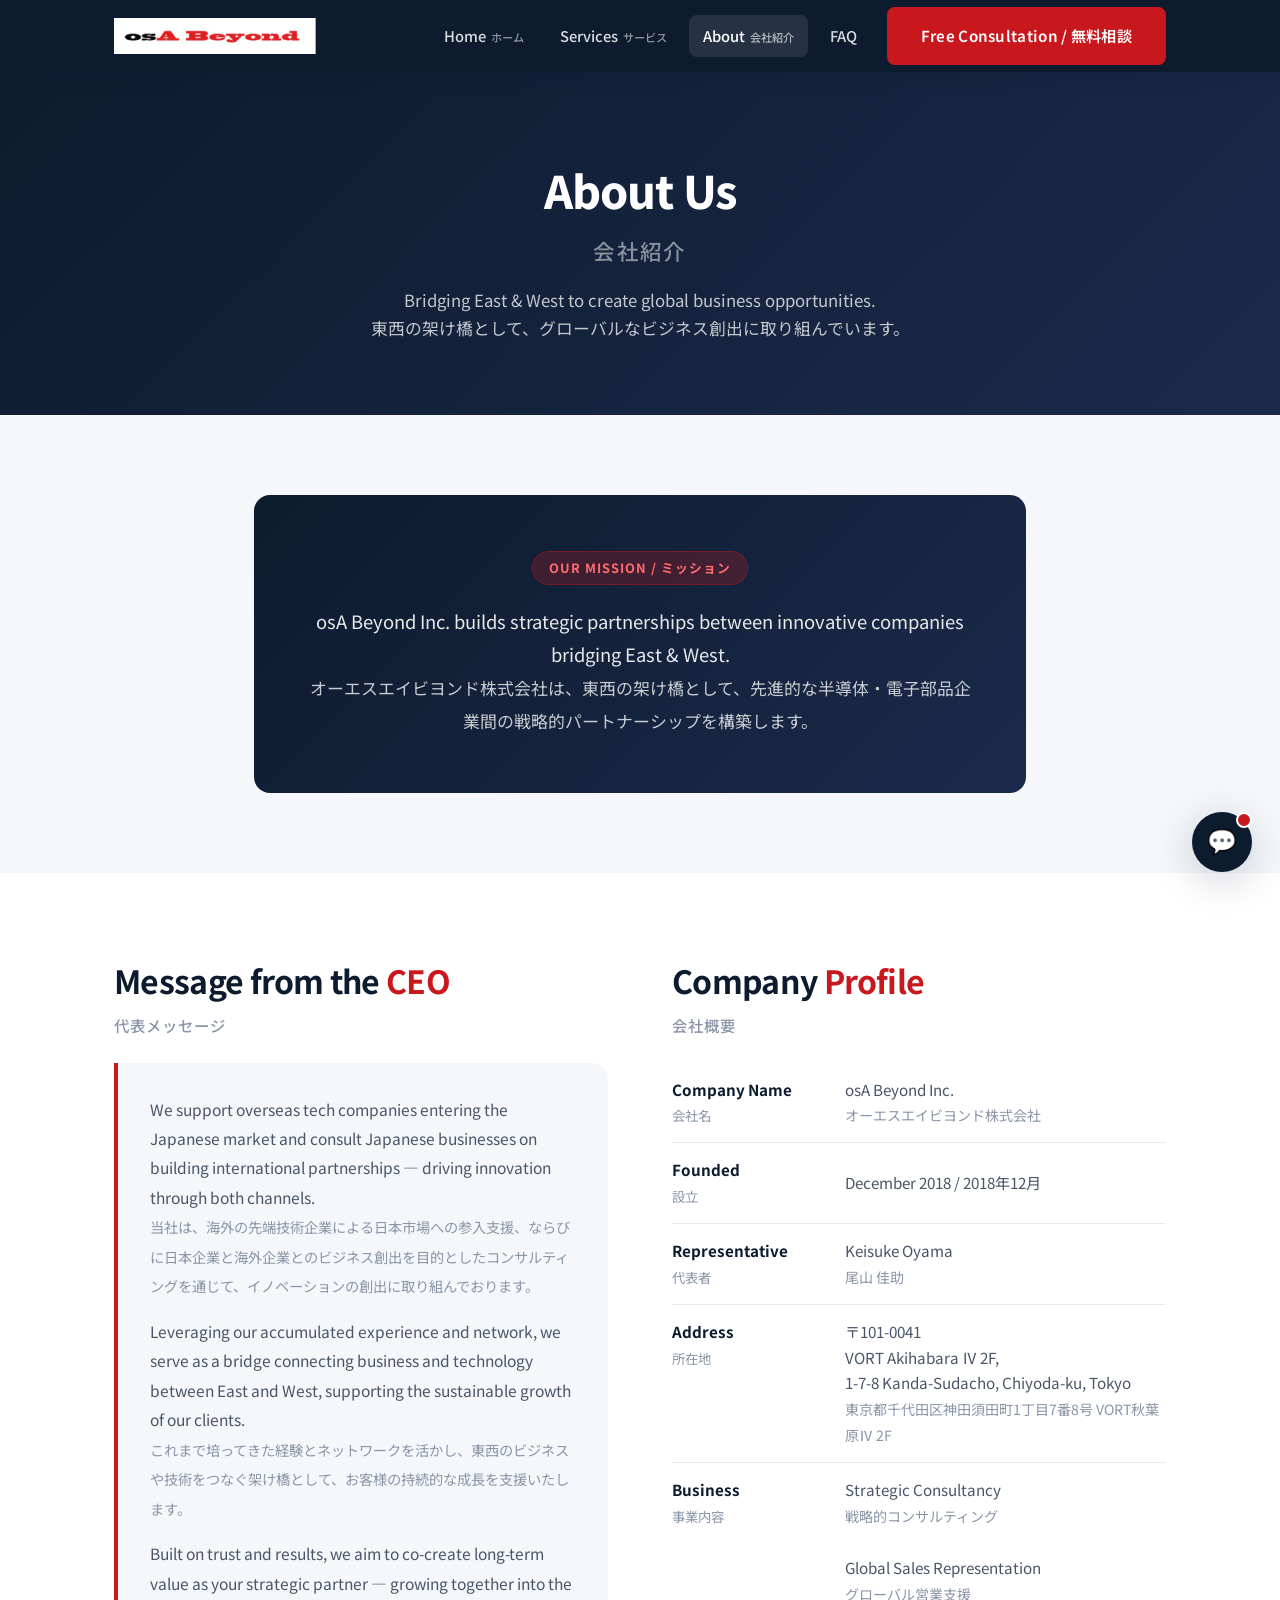
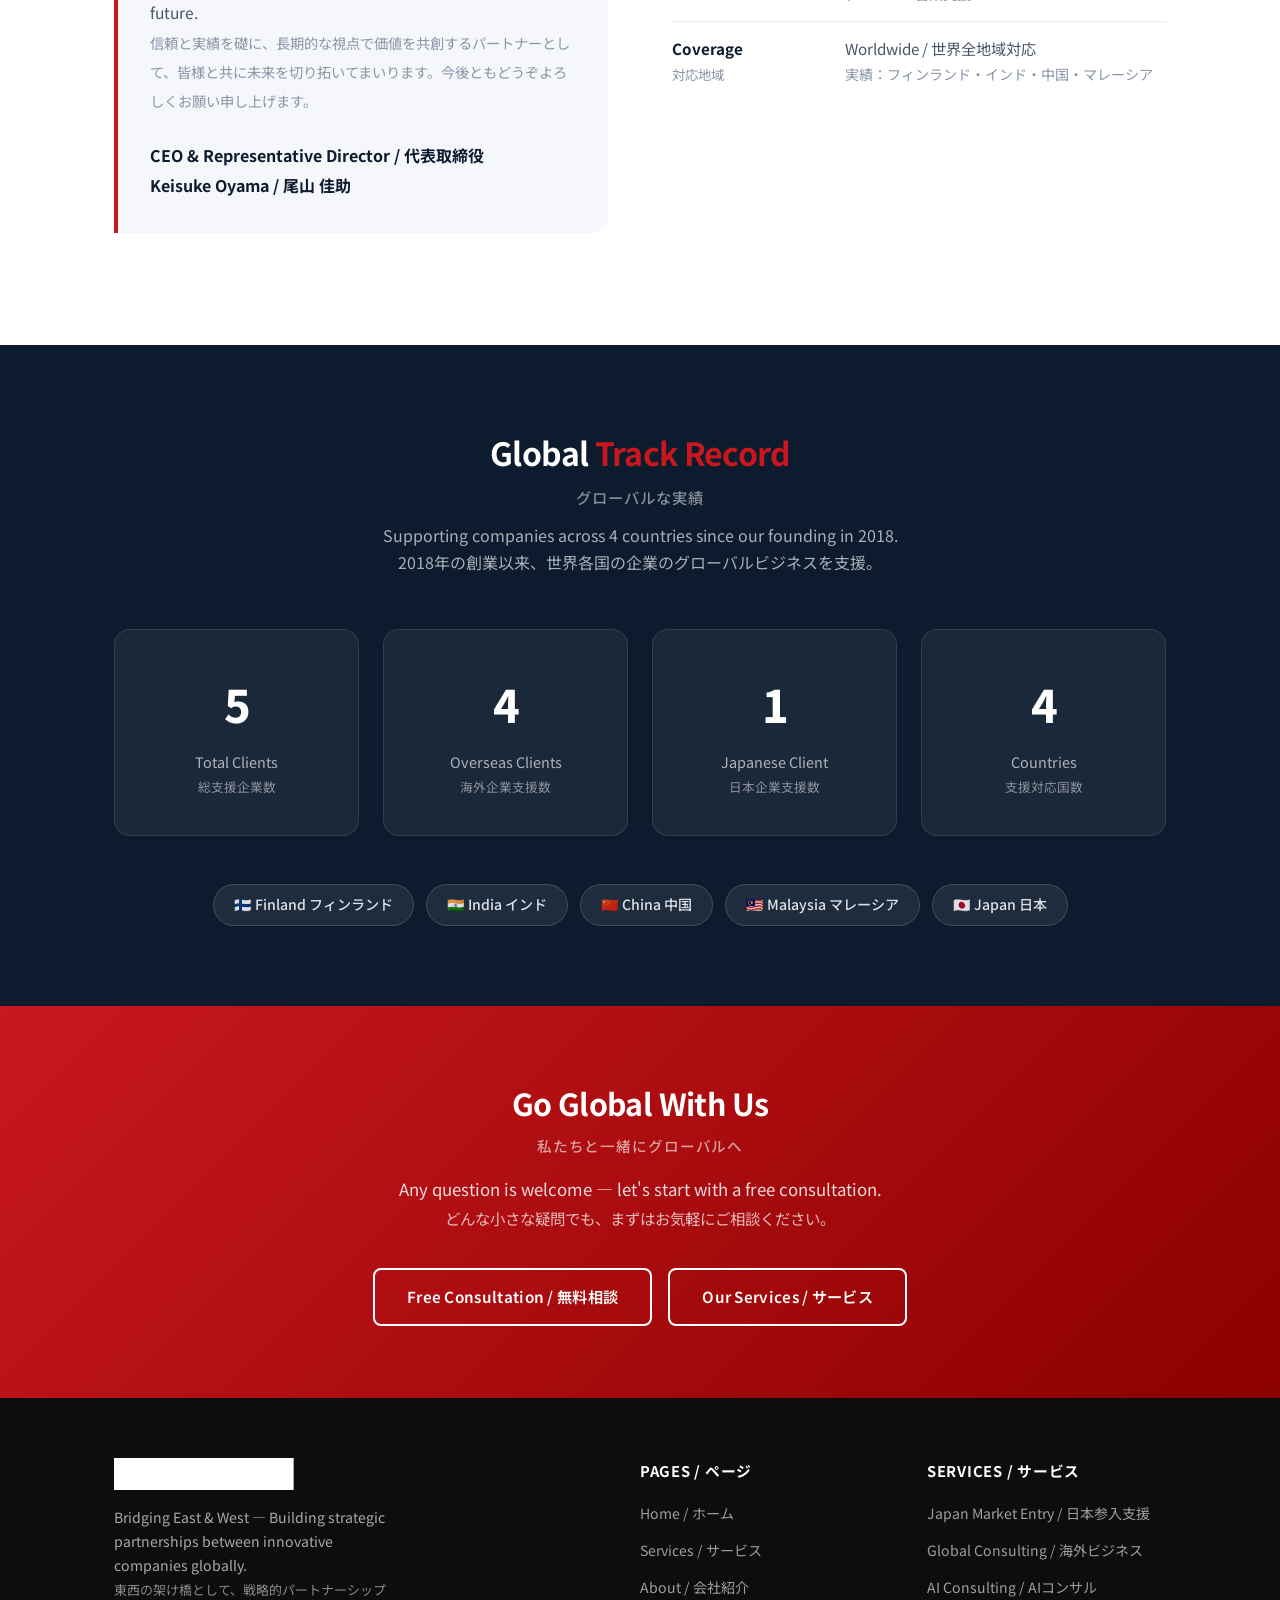
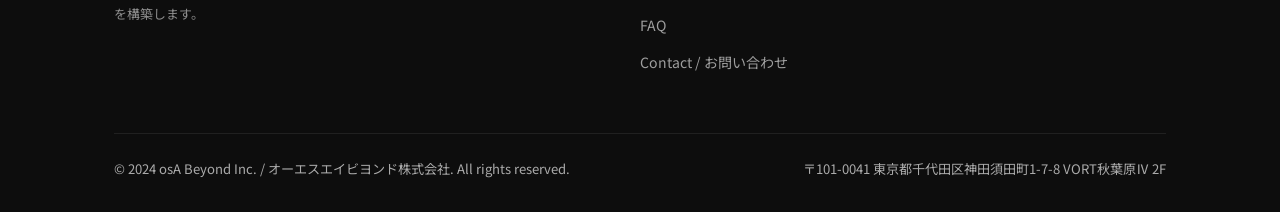
==== about.html @ 10679fb7 "Initial commit: osA Beyond Inc. website" ====
<!DOCTYPE html>
<html lang="ja">
<head>
  <meta charset="UTF-8">
  <meta name="viewport" content="width=device-width, initial-scale=1.0">
  <title>About / 会社紹介 | osA Beyond Inc.</title>
  <meta name="description" content="About osA Beyond Inc. — company profile, mission, and message from the CEO. 会社概要・ミッション・代表メッセージ。">
  <link rel="stylesheet" href="css/style.css">
  <link rel="preconnect" href="https://fonts.googleapis.com">
  <link href="https://fonts.googleapis.com/css2?family=Noto+Sans+JP:wght@400;500;600;700;800&display=swap" rel="stylesheet">
</head>
<body>

  <!-- ヘッダー -->
  <header class="header">
    <div class="container">
      <div class="header-inner">
        <a href="index.html">
          <img src="assets/logo.png" alt="osA Beyond Inc." class="logo">
        </a>
        <nav class="nav">
          <a href="index.html" class="nav-link">Home<span class="nav-ja"> ホーム</span></a>
          <a href="services.html" class="nav-link">Services<span class="nav-ja"> サービス</span></a>
          <a href="about.html" class="nav-link active">About<span class="nav-ja"> 会社紹介</span></a>
          <a href="faq.html" class="nav-link">FAQ</a>
          <a href="contact.html" class="btn btn-primary nav-cta">Free Consultation / 無料相談</a>
        </nav>
        <button class="hamburger" id="hamburger" aria-label="メニュー">
          <span></span><span></span><span></span>
        </button>
      </div>
    </div>
    <nav class="mobile-nav" id="mobileNav">
      <a href="index.html" class="nav-link">Home / ホーム</a>
      <a href="services.html" class="nav-link">Services / サービス</a>
      <a href="about.html" class="nav-link active">About / 会社紹介</a>
      <a href="faq.html" class="nav-link">FAQ</a>
      <a href="contact.html" class="btn btn-primary">Free Consultation / 無料相談</a>
    </nav>
  </header>

  <main class="page-content">

    <!-- ページヒーロー -->
    <section class="page-hero">
      <div class="container">
        <h1>About Us<span class="ja-sub">会社紹介</span></h1>
        <p>Bridging East &amp; West to create global business opportunities.<br>
        東西の架け橋として、グローバルなビジネス創出に取り組んでいます。</p>
      </div>
    </section>

    <!-- ミッション -->
    <section class="section bg-off-white">
      <div class="container" style="max-width:820px;">
        <div class="mission-box">
          <div class="label">Our Mission / ミッション</div>
          <p>
            osA Beyond Inc. builds strategic partnerships between innovative companies bridging East &amp; West.<br>
            <span style="font-size:0.92em;opacity:0.85;">オーエスエイビヨンド株式会社は、東西の架け橋として、先進的な半導体・電子部品企業間の戦略的パートナーシップを構築します。</span>
          </p>
        </div>
      </div>
    </section>

    <!-- 代表メッセージ＆会社概要 -->
    <section class="section">
      <div class="container">
        <div class="about-grid">

          <!-- 代表メッセージ -->
          <div>
            <h2 class="section-title" style="text-align:left; margin-bottom:24px;">
              Message from the <span>CEO</span><span class="ja-sub">代表メッセージ</span>
            </h2>
            <div class="about-message">
              <p>
                We support overseas tech companies entering the Japanese market and consult Japanese businesses on building international partnerships — driving innovation through both channels.<br>
                <span style="font-size:0.92em;color:var(--gray-mid);">当社は、海外の先端技術企業による日本市場への参入支援、ならびに日本企業と海外企業とのビジネス創出を目的としたコンサルティングを通じて、イノベーションの創出に取り組んでおります。</span>
              </p>
              <p>
                Leveraging our accumulated experience and network, we serve as a bridge connecting business and technology between East and West, supporting the sustainable growth of our clients.<br>
                <span style="font-size:0.92em;color:var(--gray-mid);">これまで培ってきた経験とネットワークを活かし、東西のビジネスや技術をつなぐ架け橋として、お客様の持続的な成長を支援いたします。</span>
              </p>
              <p>
                Built on trust and results, we aim to co-create long-term value as your strategic partner — growing together into the future.<br>
                <span style="font-size:0.92em;color:var(--gray-mid);">信頼と実績を礎に、長期的な視点で価値を共創するパートナーとして、皆様と共に未来を切り拓いてまいります。今後ともどうぞよろしくお願い申し上げます。</span>
              </p>
              <p class="ceo-name">
                CEO &amp; Representative Director / 代表取締役<br>
                Keisuke Oyama / 尾山 佳助
              </p>
            </div>
          </div>

          <!-- 会社概要 -->
          <div>
            <h2 class="section-title" style="text-align:left; margin-bottom:24px;">
              Company <span>Profile</span><span class="ja-sub">会社概要</span>
            </h2>
            <table class="company-info-table">
              <tr>
                <th>Company Name<br><span style="font-weight:400;font-size:0.88em;color:var(--gray-mid);">会社名</span></th>
                <td>
                  osA Beyond Inc.<br>
                  <span style="font-size:0.88rem; color:var(--gray-mid);">オーエスエイビヨンド株式会社</span>
                </td>
              </tr>
              <tr>
                <th>Founded<br><span style="font-weight:400;font-size:0.88em;color:var(--gray-mid);">設立</span></th>
                <td>December 2018 / 2018年12月</td>
              </tr>
              <tr>
                <th>Representative<br><span style="font-weight:400;font-size:0.88em;color:var(--gray-mid);">代表者</span></th>
                <td>
                  Keisuke Oyama<br>
                  <span style="font-size:0.88rem; color:var(--gray-mid);">尾山 佳助</span>
                </td>
              </tr>
              <tr>
                <th>Address<br><span style="font-weight:400;font-size:0.88em;color:var(--gray-mid);">所在地</span></th>
                <td>
                  〒101-0041<br>
                  VORT Akihabara Ⅳ 2F,<br>
                  1-7-8 Kanda-Sudacho, Chiyoda-ku, Tokyo<br>
                  <span style="font-size:0.88rem;color:var(--gray-mid);">東京都千代田区神田須田町1丁目7番8号 VORT秋葉原Ⅳ 2F</span>
                </td>
              </tr>
              <tr>
                <th>Business<br><span style="font-weight:400;font-size:0.88em;color:var(--gray-mid);">事業内容</span></th>
                <td>
                  Strategic Consultancy<br>
                  <span style="font-size:0.88rem; color:var(--gray-mid);">戦略的コンサルティング</span><br><br>
                  Global Sales Representation<br>
                  <span style="font-size:0.88rem; color:var(--gray-mid);">グローバル営業支援</span>
                </td>
              </tr>
              <tr>
                <th>Coverage<br><span style="font-weight:400;font-size:0.88em;color:var(--gray-mid);">対応地域</span></th>
                <td>Worldwide / 世界全地域対応<br>
                <span style="font-size:0.88rem;color:var(--gray-mid);">実績：フィンランド・インド・中国・マレーシア</span></td>
              </tr>
            </table>
          </div>

        </div>
      </div>
    </section>

    <!-- 対応実績 -->
    <section class="section bg-navy">
      <div class="container">
        <h2 class="section-title" style="color:#fff;">Global <span>Track Record</span><span class="ja-sub">グローバルな実績</span></h2>
        <p class="section-subtitle" style="color:rgba(255,255,255,0.65);">
          Supporting companies across 4 countries since our founding in 2018.<br>
          2018年の創業以来、世界各国の企業のグローバルビジネスを支援。
        </p>
        <div class="stats-row">
          <div class="stats-card">
            <div class="num">5</div>
            <div class="label">Total Clients<br><span style="font-size:0.88em;opacity:0.75;">総支援企業数</span></div>
          </div>
          <div class="stats-card">
            <div class="num">4</div>
            <div class="label">Overseas Clients<br><span style="font-size:0.88em;opacity:0.75;">海外企業支援数</span></div>
          </div>
          <div class="stats-card">
            <div class="num">1</div>
            <div class="label">Japanese Client<br><span style="font-size:0.88em;opacity:0.75;">日本企業支援数</span></div>
          </div>
          <div class="stats-card">
            <div class="num">4</div>
            <div class="label">Countries<br><span style="font-size:0.88em;opacity:0.75;">支援対応国数</span></div>
          </div>
        </div>
        <div class="countries">
          <span class="country-badge">🇫🇮 Finland フィンランド</span>
          <span class="country-badge">🇮🇳 India インド</span>
          <span class="country-badge">🇨🇳 China 中国</span>
          <span class="country-badge">🇲🇾 Malaysia マレーシア</span>
          <span class="country-badge">🇯🇵 Japan 日本</span>
        </div>
      </div>
    </section>

    <!-- CTAバナー -->
    <section class="cta-banner">
      <div class="container">
        <h2>Go Global With Us<span class="ja-sub">私たちと一緒にグローバルへ</span></h2>
        <p>
          Any question is welcome — let's start with a free consultation.<br>
          <span style="font-size:0.92em;opacity:0.85;">どんな小さな疑問でも、まずはお気軽にご相談ください。</span>
        </p>
        <div class="cta-btns">
          <a href="contact.html" class="btn btn-outline">Free Consultation / 無料相談</a>
          <a href="services.html" class="btn btn-outline">Our Services / サービス</a>
        </div>
      </div>
    </section>

  </main>

  <!-- フッター -->
  <footer class="footer">
    <div class="container">
      <div class="footer-grid">
        <div class="footer-brand">
          <img src="assets/logo.png" alt="osA Beyond Inc." class="logo">
          <p>Bridging East &amp; West — Building strategic partnerships between innovative companies globally.<br>
          <span style="font-size:0.92em;opacity:0.80;">東西の架け橋として、戦略的パートナーシップを構築します。</span></p>
        </div>
        <div class="footer-col">
          <h4>Pages / ページ</h4>
          <ul>
            <li><a href="index.html">Home / ホーム</a></li>
            <li><a href="services.html">Services / サービス</a></li>
            <li><a href="about.html">About / 会社紹介</a></li>
            <li><a href="faq.html">FAQ</a></li>
            <li><a href="contact.html">Contact / お問い合わせ</a></li>
          </ul>
        </div>
        <div class="footer-col">
          <h4>Services / サービス</h4>
          <ul>
            <li><a href="services.html">Japan Market Entry / 日本参入支援</a></li>
            <li><a href="services.html">Global Consulting / 海外ビジネス</a></li>
            <li><a href="services.html">AI Consulting / AIコンサル</a></li>
          </ul>
        </div>
      </div>
      <div class="footer-bottom">
        <span>&copy; 2024 osA Beyond Inc. / オーエスエイビヨンド株式会社. All rights reserved.</span>
        <span>〒101-0041 東京都千代田区神田須田町1-7-8 VORT秋葉原Ⅳ 2F</span>
      </div>
    </div>
  </footer>

  <!-- チャットボット -->
  <div class="chatbot-widget">
    <div class="chatbot-window" id="chatbotWindow">
      <div class="chatbot-header">
        <div class="avatar">o</div>
        <div class="info">
          <strong>osA Beyond AI Assistant</strong>
          <span><span class="online-dot"></span>Online / オンライン</span>
        </div>
        <button class="chatbot-close" id="chatbotClose">✕</button>
      </div>
      <div class="chatbot-messages" id="chatbotMessages">
        <div class="msg bot">
          <div class="msg-avatar">o</div>
          <div class="msg-bubble">
            Hi! Any questions about us? 😊<br>
            <span style="font-size:0.90em;opacity:0.80;">会社やサービスに関するご質問はお気軽にどうぞ！</span>
          </div>
        </div>
      </div>
      <div class="chatbot-input-area">
        <textarea id="chatbotInput" placeholder="Message / メッセージを入力..." rows="1"></textarea>
        <button class="chatbot-send" id="chatbotSend">➤</button>
      </div>
    </div>
    <button class="chatbot-btn" id="chatbotBtn" aria-label="チャットを開く">
      💬
      <span class="chatbot-badge"></span>
    </button>
  </div>

  <script src="js/main.js"></script>
  <script src="js/chatbot.js"></script>
</body>
</html>
---- css/style.css ----
/* ========================================
   osA Beyond Inc. - 共通スタイル
   カラーパレット：紺・黒・白 + 赤アクセント
======================================== */

/* CSS変数定義 */
:root {
  --navy:       #1B2A4A;
  --navy-dark:  #0D1B2E;
  --navy-light: #243558;
  --red:        #C8181E;
  --red-dark:   #A01015;
  --white:      #FFFFFF;
  --off-white:  #F5F7FA;
  --gray-light: #E8ECF2;
  --gray-mid:   #8A95A8;
  --gray-dark:  #4A5568;
  --black:      #0D0D0D;
  --font-main:  'Noto Sans JP', 'Segoe UI', sans-serif;
  --font-en:    'Segoe UI', 'Helvetica Neue', sans-serif;
  --shadow-sm:  0 2px 8px rgba(13,27,46,0.10);
  --shadow-md:  0 4px 20px rgba(13,27,46,0.15);
  --shadow-lg:  0 8px 40px rgba(13,27,46,0.20);
  --radius:     8px;
  --radius-lg:  16px;
  --transition: 0.3s ease;
}

/* リセット */
*, *::before, *::after {
  box-sizing: border-box;
  margin: 0;
  padding: 0;
}

html {
  scroll-behavior: smooth;
  font-size: 16px;
}

body {
  font-family: var(--font-main);
  color: var(--black);
  background: var(--white);
  line-height: 1.7;
  -webkit-font-smoothing: antialiased;
}

img {
  max-width: 100%;
  height: auto;
  display: block;
}

a {
  text-decoration: none;
  color: inherit;
  transition: color var(--transition);
}

ul {
  list-style: none;
}

/* ========================================
   ユーティリティ
======================================== */
.container {
  max-width: 1100px;
  margin: 0 auto;
  padding: 0 24px;
}

.section {
  padding: 80px 0;
}

.section-sm {
  padding: 48px 0;
}

.section-title {
  font-size: 2rem;
  font-weight: 700;
  color: var(--navy-dark);
  text-align: center;
  margin-bottom: 12px;
  letter-spacing: -0.02em;
}

.section-title span {
  color: var(--red);
}

.section-subtitle {
  text-align: center;
  color: var(--gray-dark);
  font-size: 1rem;
  margin-bottom: 52px;
  max-width: 600px;
  margin-left: auto;
  margin-right: auto;
}

.bg-navy {
  background: var(--navy-dark);
  color: var(--white);
}

.bg-off-white {
  background: var(--off-white);
}

.text-red {
  color: var(--red);
}

/* ========================================
   ボタン
======================================== */
.btn {
  display: inline-block;
  padding: 14px 32px;
  border-radius: var(--radius);
  font-weight: 600;
  font-size: 0.95rem;
  cursor: pointer;
  border: 2px solid transparent;
  transition: all var(--transition);
  letter-spacing: 0.02em;
  text-align: center;
}

.btn-primary {
  background: var(--red);
  color: var(--white);
  border-color: var(--red);
}

.btn-primary:hover {
  background: var(--red-dark);
  border-color: var(--red-dark);
  transform: translateY(-2px);
  box-shadow: 0 6px 20px rgba(200,24,30,0.35);
}

.btn-outline {
  background: transparent;
  color: var(--white);
  border-color: var(--white);
}

.btn-outline:hover {
  background: var(--white);
  color: var(--navy-dark);
  transform: translateY(-2px);
}

.btn-outline-dark {
  background: transparent;
  color: var(--navy-dark);
  border-color: var(--navy-dark);
}

.btn-outline-dark:hover {
  background: var(--navy-dark);
  color: var(--white);
  transform: translateY(-2px);
}

/* ========================================
   ヘッダー・ナビゲーション
======================================== */
.header {
  position: fixed;
  top: 0;
  left: 0;
  right: 0;
  z-index: 1000;
  background: var(--navy-dark);
  box-shadow: var(--shadow-md);
  transition: background var(--transition);
}

.header-inner {
  display: flex;
  align-items: center;
  justify-content: space-between;
  height: 72px;
}

.logo {
  height: 36px;
  width: auto;
}

.nav {
  display: flex;
  align-items: center;
  gap: 8px;
}

.nav-link {
  color: rgba(255,255,255,0.85);
  font-size: 0.92rem;
  padding: 8px 14px;
  border-radius: var(--radius);
  transition: all var(--transition);
  font-weight: 500;
}

.nav-link:hover,
.nav-link.active {
  color: var(--white);
  background: rgba(255,255,255,0.10);
}

.nav-cta {
  margin-left: 8px;
}

/* ハンバーガーメニュー */
.hamburger {
  display: none;
  flex-direction: column;
  gap: 5px;
  cursor: pointer;
  padding: 8px;
  background: none;
  border: none;
}

.hamburger span {
  display: block;
  width: 24px;
  height: 2px;
  background: var(--white);
  border-radius: 2px;
  transition: all var(--transition);
}

.hamburger.open span:nth-child(1) {
  transform: translateY(7px) rotate(45deg);
}

.hamburger.open span:nth-child(2) {
  opacity: 0;
}

.hamburger.open span:nth-child(3) {
  transform: translateY(-7px) rotate(-45deg);
}

/* モバイルナビ */
.mobile-nav {
  display: none;
  flex-direction: column;
  background: var(--navy-dark);
  padding: 16px 24px 24px;
  border-top: 1px solid rgba(255,255,255,0.10);
}

.mobile-nav.open {
  display: flex;
}

.mobile-nav .nav-link {
  padding: 12px 0;
  border-bottom: 1px solid rgba(255,255,255,0.08);
}

.mobile-nav .btn {
  margin-top: 16px;
  width: 100%;
}

/* ページコンテンツのマージン（固定ヘッダー分） */
.page-content {
  margin-top: 72px;
}

/* ========================================
   ヒーローセクション
======================================== */
.hero {
  background: linear-gradient(135deg, var(--navy-dark) 0%, var(--navy) 60%, #1e3a6e 100%);
  color: var(--white);
  padding: 120px 0 100px;
  position: relative;
  overflow: hidden;
}

.hero::before {
  content: '';
  position: absolute;
  top: -50%;
  right: -10%;
  width: 700px;
  height: 700px;
  background: radial-gradient(circle, rgba(200,24,30,0.12) 0%, transparent 70%);
  pointer-events: none;
}

.hero::after {
  content: '';
  position: absolute;
  bottom: -20%;
  left: -5%;
  width: 500px;
  height: 500px;
  background: radial-gradient(circle, rgba(255,255,255,0.04) 0%, transparent 70%);
  pointer-events: none;
}

.hero-inner {
  position: relative;
  z-index: 1;
  max-width: 760px;
}

.hero-tag {
  display: inline-block;
  background: rgba(200,24,30,0.2);
  color: #ff6b6e;
  border: 1px solid rgba(200,24,30,0.4);
  padding: 6px 16px;
  border-radius: 100px;
  font-size: 0.82rem;
  font-weight: 600;
  letter-spacing: 0.08em;
  text-transform: uppercase;
  margin-bottom: 24px;
}

.hero-title {
  font-size: clamp(2rem, 5vw, 3.2rem);
  font-weight: 800;
  line-height: 1.2;
  margin-bottom: 24px;
  letter-spacing: -0.03em;
}

.hero-title span {
  color: var(--red);
}

.hero-desc {
  font-size: 1.1rem;
  color: rgba(255,255,255,0.80);
  margin-bottom: 40px;
  max-width: 580px;
  line-height: 1.8;
}

.hero-btns {
  display: flex;
  gap: 16px;
  flex-wrap: wrap;
}

.hero-stats {
  display: flex;
  gap: 48px;
  margin-top: 64px;
  padding-top: 40px;
  border-top: 1px solid rgba(255,255,255,0.12);
  flex-wrap: wrap;
}

.stat-item {
  display: flex;
  flex-direction: column;
  gap: 4px;
}

.stat-num {
  font-size: 2.2rem;
  font-weight: 800;
  color: var(--white);
  letter-spacing: -0.03em;
}

.stat-num span {
  color: var(--red);
}

.stat-label {
  font-size: 0.85rem;
  color: rgba(255,255,255,0.60);
  font-weight: 500;
}

/* ========================================
   サービスカード
======================================== */
.services-grid {
  display: grid;
  grid-template-columns: repeat(auto-fit, minmax(300px, 1fr));
  gap: 28px;
}

.service-card {
  background: var(--white);
  border: 1px solid var(--gray-light);
  border-radius: var(--radius-lg);
  padding: 36px 32px;
  transition: all var(--transition);
  position: relative;
  overflow: hidden;
}

.service-card::before {
  content: '';
  position: absolute;
  top: 0;
  left: 0;
  right: 0;
  height: 4px;
  background: var(--red);
  transform: scaleX(0);
  transition: transform var(--transition);
}

.service-card:hover {
  box-shadow: var(--shadow-lg);
  transform: translateY(-4px);
  border-color: transparent;
}

.service-card:hover::before {
  transform: scaleX(1);
}

.service-icon {
  width: 56px;
  height: 56px;
  background: rgba(27,42,74,0.08);
  border-radius: var(--radius);
  display: flex;
  align-items: center;
  justify-content: center;
  margin-bottom: 24px;
  font-size: 1.6rem;
}

.service-card h3 {
  font-size: 1.25rem;
  font-weight: 700;
  color: var(--navy-dark);
  margin-bottom: 12px;
}

.service-card p {
  color: var(--gray-dark);
  font-size: 0.95rem;
  margin-bottom: 24px;
  line-height: 1.7;
}

.service-tags {
  display: flex;
  flex-wrap: wrap;
  gap: 8px;
}

.tag {
  background: var(--off-white);
  color: var(--navy);
  padding: 4px 12px;
  border-radius: 100px;
  font-size: 0.80rem;
  font-weight: 600;
  border: 1px solid var(--gray-light);
}

/* ========================================
   実績セクション
======================================== */
.stats-row {
  display: grid;
  grid-template-columns: repeat(auto-fit, minmax(200px, 1fr));
  gap: 24px;
}

.stats-card {
  text-align: center;
  padding: 36px 24px;
  border-radius: var(--radius-lg);
  background: rgba(255,255,255,0.06);
  border: 1px solid rgba(255,255,255,0.10);
}

.stats-card .num {
  font-size: 2.8rem;
  font-weight: 800;
  color: var(--white);
  letter-spacing: -0.03em;
  margin-bottom: 8px;
}

.stats-card .num span {
  color: var(--red);
}

.stats-card .label {
  color: rgba(255,255,255,0.65);
  font-size: 0.90rem;
}

/* 対応国フラグ */
.countries {
  display: flex;
  flex-wrap: wrap;
  gap: 12px;
  justify-content: center;
  margin-top: 48px;
}

.country-badge {
  background: rgba(255,255,255,0.08);
  color: rgba(255,255,255,0.85);
  border: 1px solid rgba(255,255,255,0.15);
  padding: 8px 20px;
  border-radius: 100px;
  font-size: 0.88rem;
  font-weight: 500;
}

/* ========================================
   CTAバナー
======================================== */
.cta-banner {
  background: linear-gradient(135deg, var(--red) 0%, #8B0000 100%);
  color: var(--white);
  padding: 72px 0;
  text-align: center;
}

.cta-banner h2 {
  font-size: 1.9rem;
  font-weight: 700;
  margin-bottom: 16px;
  letter-spacing: -0.02em;
}

.cta-banner p {
  color: rgba(255,255,255,0.85);
  margin-bottom: 36px;
  font-size: 1.05rem;
}

.cta-btns {
  display: flex;
  gap: 16px;
  justify-content: center;
  flex-wrap: wrap;
}

/* ========================================
   フッター
======================================== */
.footer {
  background: var(--black);
  color: rgba(255,255,255,0.65);
  padding: 60px 0 32px;
}

.footer-grid {
  display: grid;
  grid-template-columns: 2fr 1fr 1fr;
  gap: 48px;
  margin-bottom: 48px;
}

.footer-brand .logo {
  height: 32px;
  margin-bottom: 16px;
  /* ロゴを白背景に馴染ませる */
  filter: brightness(0) invert(1);
}

.footer-brand p {
  font-size: 0.88rem;
  line-height: 1.7;
  max-width: 280px;
}

.footer-col h4 {
  color: var(--white);
  font-size: 0.92rem;
  font-weight: 700;
  margin-bottom: 16px;
  letter-spacing: 0.05em;
  text-transform: uppercase;
}

.footer-col ul li {
  margin-bottom: 10px;
}

.footer-col ul li a {
  color: rgba(255,255,255,0.60);
  font-size: 0.88rem;
  transition: color var(--transition);
}

.footer-col ul li a:hover {
  color: var(--white);
}

.footer-bottom {
  border-top: 1px solid rgba(255,255,255,0.08);
  padding-top: 24px;
  display: flex;
  justify-content: space-between;
  align-items: center;
  flex-wrap: wrap;
  gap: 12px;
  font-size: 0.82rem;
}

/* ========================================
   ページヒーロー（内部ページ）
======================================== */
.page-hero {
  background: linear-gradient(135deg, var(--navy-dark) 0%, var(--navy) 100%);
  color: var(--white);
  padding: 80px 0 72px;
  text-align: center;
}

.page-hero h1 {
  font-size: clamp(1.8rem, 4vw, 2.8rem);
  font-weight: 800;
  margin-bottom: 16px;
  letter-spacing: -0.02em;
}

.page-hero p {
  color: rgba(255,255,255,0.75);
  font-size: 1.05rem;
  max-width: 560px;
  margin: 0 auto;
}

/* ========================================
   サービス詳細
======================================== */
.service-detail {
  display: grid;
  grid-template-columns: 1fr 1fr;
  gap: 64px;
  align-items: center;
  padding: 72px 0;
  border-bottom: 1px solid var(--gray-light);
}

.service-detail:last-child {
  border-bottom: none;
}

.service-detail.reverse {
  direction: rtl;
}

.service-detail.reverse > * {
  direction: ltr;
}

.service-detail-badge {
  display: inline-block;
  background: rgba(200,24,30,0.10);
  color: var(--red);
  border: 1px solid rgba(200,24,30,0.25);
  padding: 5px 14px;
  border-radius: 100px;
  font-size: 0.80rem;
  font-weight: 700;
  letter-spacing: 0.06em;
  text-transform: uppercase;
  margin-bottom: 16px;
}

.service-detail h2 {
  font-size: 1.9rem;
  font-weight: 800;
  color: var(--navy-dark);
  margin-bottom: 16px;
  letter-spacing: -0.02em;
}

.service-detail p {
  color: var(--gray-dark);
  margin-bottom: 28px;
  line-height: 1.8;
}

.feature-list {
  display: flex;
  flex-direction: column;
  gap: 12px;
}

.feature-item {
  display: flex;
  align-items: flex-start;
  gap: 12px;
  font-size: 0.95rem;
  color: var(--gray-dark);
}

.feature-item::before {
  content: '✓';
  display: flex;
  align-items: center;
  justify-content: center;
  width: 22px;
  height: 22px;
  background: var(--red);
  color: var(--white);
  border-radius: 50%;
  font-size: 0.70rem;
  font-weight: 700;
  flex-shrink: 0;
  margin-top: 2px;
}

.service-detail-visual {
  background: linear-gradient(135deg, var(--navy-dark) 0%, var(--navy-light) 100%);
  border-radius: var(--radius-lg);
  padding: 48px 40px;
  color: var(--white);
  min-height: 320px;
  display: flex;
  flex-direction: column;
  justify-content: center;
}

.service-detail-visual .icon-lg {
  font-size: 3rem;
  margin-bottom: 20px;
}

.service-detail-visual h3 {
  font-size: 1.4rem;
  font-weight: 700;
  margin-bottom: 12px;
}

.service-detail-visual p {
  color: rgba(255,255,255,0.75);
  font-size: 0.92rem;
  margin-bottom: 0;
}

/* ========================================
   会社紹介
======================================== */
.about-grid {
  display: grid;
  grid-template-columns: 1fr 1fr;
  gap: 64px;
  align-items: start;
}

.about-message {
  background: var(--off-white);
  border-left: 4px solid var(--red);
  padding: 32px;
  border-radius: 0 var(--radius-lg) var(--radius-lg) 0;
  margin-bottom: 32px;
}

.about-message p {
  color: var(--gray-dark);
  line-height: 1.9;
  font-size: 0.97rem;
  margin-bottom: 16px;
}

.about-message p:last-child {
  margin-bottom: 0;
}

.about-message .ceo-name {
  font-weight: 700;
  color: var(--navy-dark);
  font-size: 1rem;
  margin-top: 24px;
}

.company-info-table {
  width: 100%;
  border-collapse: collapse;
  font-size: 0.95rem;
}

.company-info-table tr {
  border-bottom: 1px solid var(--gray-light);
}

.company-info-table tr:last-child {
  border-bottom: none;
}

.company-info-table th {
  text-align: left;
  padding: 14px 16px 14px 0;
  color: var(--navy-dark);
  font-weight: 700;
  width: 35%;
  vertical-align: top;
}

.company-info-table td {
  padding: 14px 0;
  color: var(--gray-dark);
  line-height: 1.7;
}

/* ミッション */
.mission-box {
  background: linear-gradient(135deg, var(--navy-dark) 0%, var(--navy) 100%);
  color: var(--white);
  padding: 56px 48px;
  border-radius: var(--radius-lg);
  text-align: center;
}

.mission-box .label {
  display: inline-block;
  background: rgba(200,24,30,0.25);
  color: #ff6b6e;
  border: 1px solid rgba(200,24,30,0.4);
  padding: 5px 16px;
  border-radius: 100px;
  font-size: 0.80rem;
  font-weight: 700;
  letter-spacing: 0.08em;
  text-transform: uppercase;
  margin-bottom: 20px;
}

.mission-box p {
  font-size: 1.15rem;
  line-height: 1.8;
  color: rgba(255,255,255,0.90);
}

/* ========================================
   FAQ
======================================== */
.faq-list {
  max-width: 780px;
  margin: 0 auto;
}

.faq-item {
  border: 1px solid var(--gray-light);
  border-radius: var(--radius);
  margin-bottom: 12px;
  overflow: hidden;
  transition: box-shadow var(--transition);
}

.faq-item:hover {
  box-shadow: var(--shadow-sm);
}

.faq-question {
  display: flex;
  align-items: center;
  justify-content: space-between;
  padding: 22px 28px;
  cursor: pointer;
  font-weight: 600;
  color: var(--navy-dark);
  font-size: 1rem;
  background: var(--white);
  user-select: none;
  gap: 16px;
}

.faq-question .q-icon {
  display: flex;
  align-items: center;
  justify-content: center;
  width: 28px;
  height: 28px;
  background: var(--red);
  color: var(--white);
  border-radius: 50%;
  font-size: 0.80rem;
  font-weight: 800;
  flex-shrink: 0;
}

.faq-question .q-text {
  flex: 1;
}

.faq-toggle {
  width: 28px;
  height: 28px;
  border-radius: 50%;
  background: var(--off-white);
  display: flex;
  align-items: center;
  justify-content: center;
  flex-shrink: 0;
  transition: all var(--transition);
  font-size: 1.2rem;
  color: var(--navy-dark);
}

.faq-item.open .faq-toggle {
  background: var(--navy-dark);
  color: var(--white);
  transform: rotate(45deg);
}

.faq-answer {
  display: none;
  padding: 0 28px 24px 72px;
  color: var(--gray-dark);
  line-height: 1.8;
  font-size: 0.97rem;
}

.faq-item.open .faq-answer {
  display: block;
}

/* ========================================
   お問い合わせフォーム
======================================== */
.contact-layout {
  display: grid;
  grid-template-columns: 1fr 1.5fr;
  gap: 64px;
  align-items: start;
}

.contact-info h3 {
  font-size: 1.4rem;
  font-weight: 700;
  color: var(--navy-dark);
  margin-bottom: 16px;
}

.contact-info p {
  color: var(--gray-dark);
  line-height: 1.8;
  margin-bottom: 32px;
  font-size: 0.97rem;
}

.contact-points {
  display: flex;
  flex-direction: column;
  gap: 16px;
}

.contact-point {
  display: flex;
  align-items: flex-start;
  gap: 14px;
}

.contact-point .icon {
  width: 44px;
  height: 44px;
  background: rgba(27,42,74,0.08);
  border-radius: var(--radius);
  display: flex;
  align-items: center;
  justify-content: center;
  font-size: 1.2rem;
  flex-shrink: 0;
}

.contact-point .text strong {
  display: block;
  color: var(--navy-dark);
  font-weight: 700;
  font-size: 0.92rem;
  margin-bottom: 2px;
}

.contact-point .text span {
  color: var(--gray-dark);
  font-size: 0.88rem;
}

.contact-form {
  background: var(--white);
  border: 1px solid var(--gray-light);
  border-radius: var(--radius-lg);
  padding: 40px;
  box-shadow: var(--shadow-sm);
}

.form-group {
  margin-bottom: 20px;
}

.form-group label {
  display: block;
  font-size: 0.88rem;
  font-weight: 600;
  color: var(--navy-dark);
  margin-bottom: 8px;
}

.form-group label .required {
  color: var(--red);
  margin-left: 4px;
}

.form-group input,
.form-group select,
.form-group textarea {
  width: 100%;
  padding: 12px 16px;
  border: 1.5px solid var(--gray-light);
  border-radius: var(--radius);
  font-size: 0.95rem;
  font-family: var(--font-main);
  color: var(--black);
  background: var(--white);
  transition: border-color var(--transition), box-shadow var(--transition);
  outline: none;
}

.form-group input:focus,
.form-group select:focus,
.form-group textarea:focus {
  border-color: var(--navy);
  box-shadow: 0 0 0 3px rgba(27,42,74,0.08);
}

.form-group textarea {
  resize: vertical;
  min-height: 120px;
}

.form-row {
  display: grid;
  grid-template-columns: 1fr 1fr;
  gap: 16px;
}

/* 送信完了メッセージ */
.form-success {
  display: none;
  text-align: center;
  padding: 40px 24px;
}

.form-success .checkmark {
  width: 64px;
  height: 64px;
  background: #22c55e;
  border-radius: 50%;
  display: flex;
  align-items: center;
  justify-content: center;
  font-size: 1.6rem;
  color: var(--white);
  margin: 0 auto 24px;
}

.form-success h3 {
  font-size: 1.4rem;
  font-weight: 700;
  color: var(--navy-dark);
  margin-bottom: 12px;
}

.form-success p {
  color: var(--gray-dark);
}

/* ========================================
   チャットボット
======================================== */
.chatbot-widget {
  position: fixed;
  bottom: 28px;
  right: 28px;
  z-index: 2000;
}

.chatbot-btn {
  width: 60px;
  height: 60px;
  background: var(--navy-dark);
  border: none;
  border-radius: 50%;
  cursor: pointer;
  display: flex;
  align-items: center;
  justify-content: center;
  font-size: 1.5rem;
  box-shadow: var(--shadow-lg);
  transition: all var(--transition);
  color: var(--white);
  position: relative;
}

.chatbot-btn:hover {
  background: var(--navy-light);
  transform: scale(1.08);
}

.chatbot-badge {
  position: absolute;
  top: 0;
  right: 0;
  width: 16px;
  height: 16px;
  background: var(--red);
  border-radius: 50%;
  border: 2px solid var(--white);
}

.chatbot-window {
  display: none;
  position: absolute;
  bottom: 76px;
  right: 0;
  width: 360px;
  background: var(--white);
  border-radius: var(--radius-lg);
  box-shadow: var(--shadow-lg);
  overflow: hidden;
  flex-direction: column;
  max-height: 520px;
}

.chatbot-window.open {
  display: flex;
}

.chatbot-header {
  background: var(--navy-dark);
  color: var(--white);
  padding: 16px 20px;
  display: flex;
  align-items: center;
  gap: 12px;
}

.chatbot-header .avatar {
  width: 36px;
  height: 36px;
  background: var(--red);
  border-radius: 50%;
  display: flex;
  align-items: center;
  justify-content: center;
  font-size: 1rem;
  font-weight: 700;
  flex-shrink: 0;
}

.chatbot-header .info strong {
  display: block;
  font-size: 0.92rem;
  font-weight: 700;
}

.chatbot-header .info span {
  font-size: 0.78rem;
  color: rgba(255,255,255,0.65);
}

.chatbot-header .online-dot {
  width: 8px;
  height: 8px;
  background: #22c55e;
  border-radius: 50%;
  display: inline-block;
  margin-right: 4px;
}

.chatbot-key-reset {
  margin-left: auto;
  background: none;
  border: none;
  color: rgba(255,255,255,0.70);
  cursor: pointer;
  font-size: 1rem;
  padding: 4px 6px;
  transition: color var(--transition);
}

.chatbot-key-reset:hover {
  color: var(--white);
}

.chatbot-close {
  background: none;
  border: none;
  color: rgba(255,255,255,0.70);
  cursor: pointer;
  font-size: 1.2rem;
  padding: 4px;
  transition: color var(--transition);
}

.chatbot-close:hover {
  color: var(--white);
}

.chatbot-messages {
  flex: 1;
  overflow-y: auto;
  padding: 20px 16px;
  display: flex;
  flex-direction: column;
  gap: 12px;
  background: #f8fafc;
}

.msg {
  display: flex;
  gap: 8px;
  align-items: flex-end;
}

.msg.user {
  flex-direction: row-reverse;
}

.msg-bubble {
  max-width: 78%;
  padding: 10px 14px;
  border-radius: 16px;
  font-size: 0.88rem;
  line-height: 1.6;
}

.msg.bot .msg-bubble {
  background: var(--white);
  color: var(--black);
  border-radius: 4px 16px 16px 16px;
  box-shadow: var(--shadow-sm);
}

.msg.user .msg-bubble {
  background: var(--navy-dark);
  color: var(--white);
  border-radius: 16px 4px 16px 16px;
}

.msg-avatar {
  width: 28px;
  height: 28px;
  background: var(--red);
  border-radius: 50%;
  display: flex;
  align-items: center;
  justify-content: center;
  font-size: 0.70rem;
  font-weight: 700;
  color: var(--white);
  flex-shrink: 0;
}

.typing-indicator {
  display: flex;
  gap: 4px;
  padding: 12px 16px;
  background: var(--white);
  border-radius: 4px 16px 16px 16px;
  box-shadow: var(--shadow-sm);
  width: fit-content;
}

.typing-indicator span {
  width: 7px;
  height: 7px;
  background: var(--gray-mid);
  border-radius: 50%;
  animation: typing 1.2s infinite;
}

.typing-indicator span:nth-child(2) { animation-delay: 0.2s; }
.typing-indicator span:nth-child(3) { animation-delay: 0.4s; }

@keyframes typing {
  0%, 60%, 100% { transform: translateY(0); opacity: 0.5; }
  30% { transform: translateY(-6px); opacity: 1; }
}

.chatbot-input-area {
  padding: 12px 16px;
  background: var(--white);
  border-top: 1px solid var(--gray-light);
  display: flex;
  gap: 8px;
  align-items: flex-end;
}

.chatbot-input-area textarea {
  flex: 1;
  border: 1.5px solid var(--gray-light);
  border-radius: var(--radius);
  padding: 10px 14px;
  font-size: 0.88rem;
  font-family: var(--font-main);
  resize: none;
  outline: none;
  max-height: 100px;
  line-height: 1.5;
  transition: border-color var(--transition);
}

.chatbot-input-area textarea:focus {
  border-color: var(--navy);
}

.chatbot-send {
  width: 38px;
  height: 38px;
  background: var(--navy-dark);
  border: none;
  border-radius: var(--radius);
  color: var(--white);
  cursor: pointer;
  display: flex;
  align-items: center;
  justify-content: center;
  font-size: 1rem;
  transition: background var(--transition);
  flex-shrink: 0;
}

.chatbot-send:hover {
  background: var(--navy-light);
}

/* APIキー設定モーダル */
.api-modal-overlay {
  display: none;
  position: fixed;
  inset: 0;
  background: rgba(0,0,0,0.55);
  z-index: 3000;
  align-items: center;
  justify-content: center;
}

.api-modal-overlay.open {
  display: flex;
}

.api-modal {
  background: var(--white);
  border-radius: var(--radius-lg);
  padding: 40px;
  max-width: 440px;
  width: 90%;
  box-shadow: var(--shadow-lg);
}

.api-modal h3 {
  font-size: 1.3rem;
  font-weight: 700;
  color: var(--navy-dark);
  margin-bottom: 12px;
}

.api-modal p {
  color: var(--gray-dark);
  font-size: 0.92rem;
  margin-bottom: 24px;
  line-height: 1.7;
}

.api-modal input {
  width: 100%;
  padding: 12px 16px;
  border: 1.5px solid var(--gray-light);
  border-radius: var(--radius);
  font-size: 0.95rem;
  outline: none;
  margin-bottom: 16px;
  transition: border-color var(--transition);
}

.api-modal input:focus {
  border-color: var(--navy);
}

/* ========================================
   英日併記ユーティリティ
======================================== */

/* ナビゲーション内の日本語サブテキスト */
.nav-ja {
  font-size: 0.76em;
  opacity: 0.65;
  margin-left: 2px;
}

/* セクションタイトル内の日本語サブテキスト */
.section-title .ja-sub,
h1 .ja-sub,
h2 .ja-sub,
h3 .ja-sub {
  display: block;
  font-size: 0.48em;
  font-weight: 500;
  color: var(--gray-mid);
  letter-spacing: 0.06em;
  margin-top: 5px;
}

.bg-navy h2 .ja-sub,
.bg-navy h1 .ja-sub,
.page-hero h1 .ja-sub {
  color: rgba(255,255,255,0.50);
}

.cta-banner h2 .ja-sub {
  color: rgba(255,255,255,0.60);
}

/* タグ・バッジ内の小さい日本語 */
.tag-ja {
  font-size: 0.82em;
  opacity: 0.80;
}

/* ヒーロー内のサブ（統計ラベルなど） */
.stat-label .ja-sub {
  display: block;
  font-size: 0.85em;
  color: rgba(255,255,255,0.45);
}

/* ========================================
   レスポンシブ
======================================== */
@media (max-width: 768px) {
  .nav { display: none; }
  .hamburger { display: flex; }

  .hero { padding: 80px 0 72px; }
  .hero-stats { gap: 28px; }

  .services-grid { grid-template-columns: 1fr; }

  .service-detail { grid-template-columns: 1fr; gap: 32px; }
  .service-detail.reverse { direction: ltr; }

  .about-grid { grid-template-columns: 1fr; gap: 40px; }

  .contact-layout { grid-template-columns: 1fr; gap: 40px; }

  .footer-grid { grid-template-columns: 1fr; gap: 32px; }

  .chatbot-window { width: calc(100vw - 56px); right: -14px; }

  .form-row { grid-template-columns: 1fr; }

  .stats-row { grid-template-columns: 1fr 1fr; }

  .section { padding: 56px 0; }
  .section-title { font-size: 1.7rem; }
}

@media (max-width: 480px) {
  .hero-btns { flex-direction: column; }
  .hero-btns .btn { width: 100%; text-align: center; }
  .cta-btns { flex-direction: column; align-items: center; }
  .stats-row { grid-template-columns: 1fr; }
  .contact-form { padding: 24px 20px; }
}
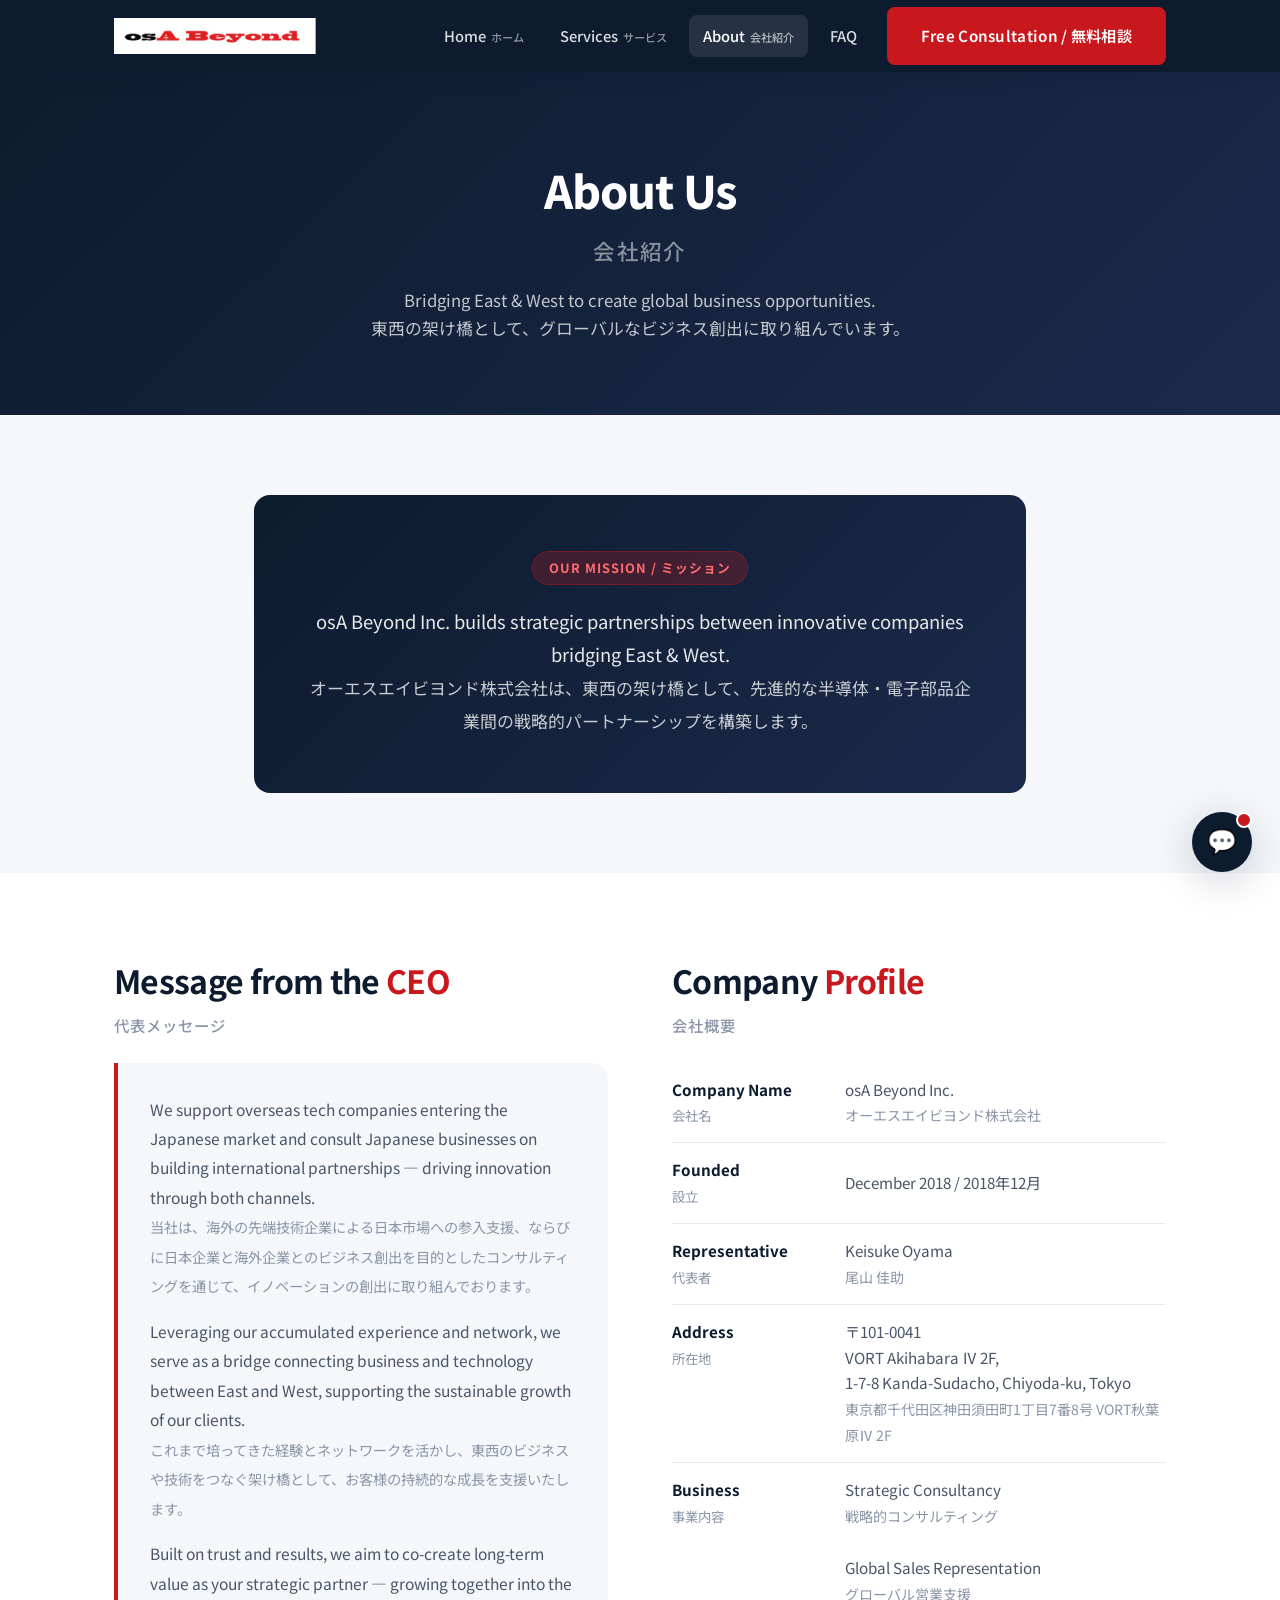
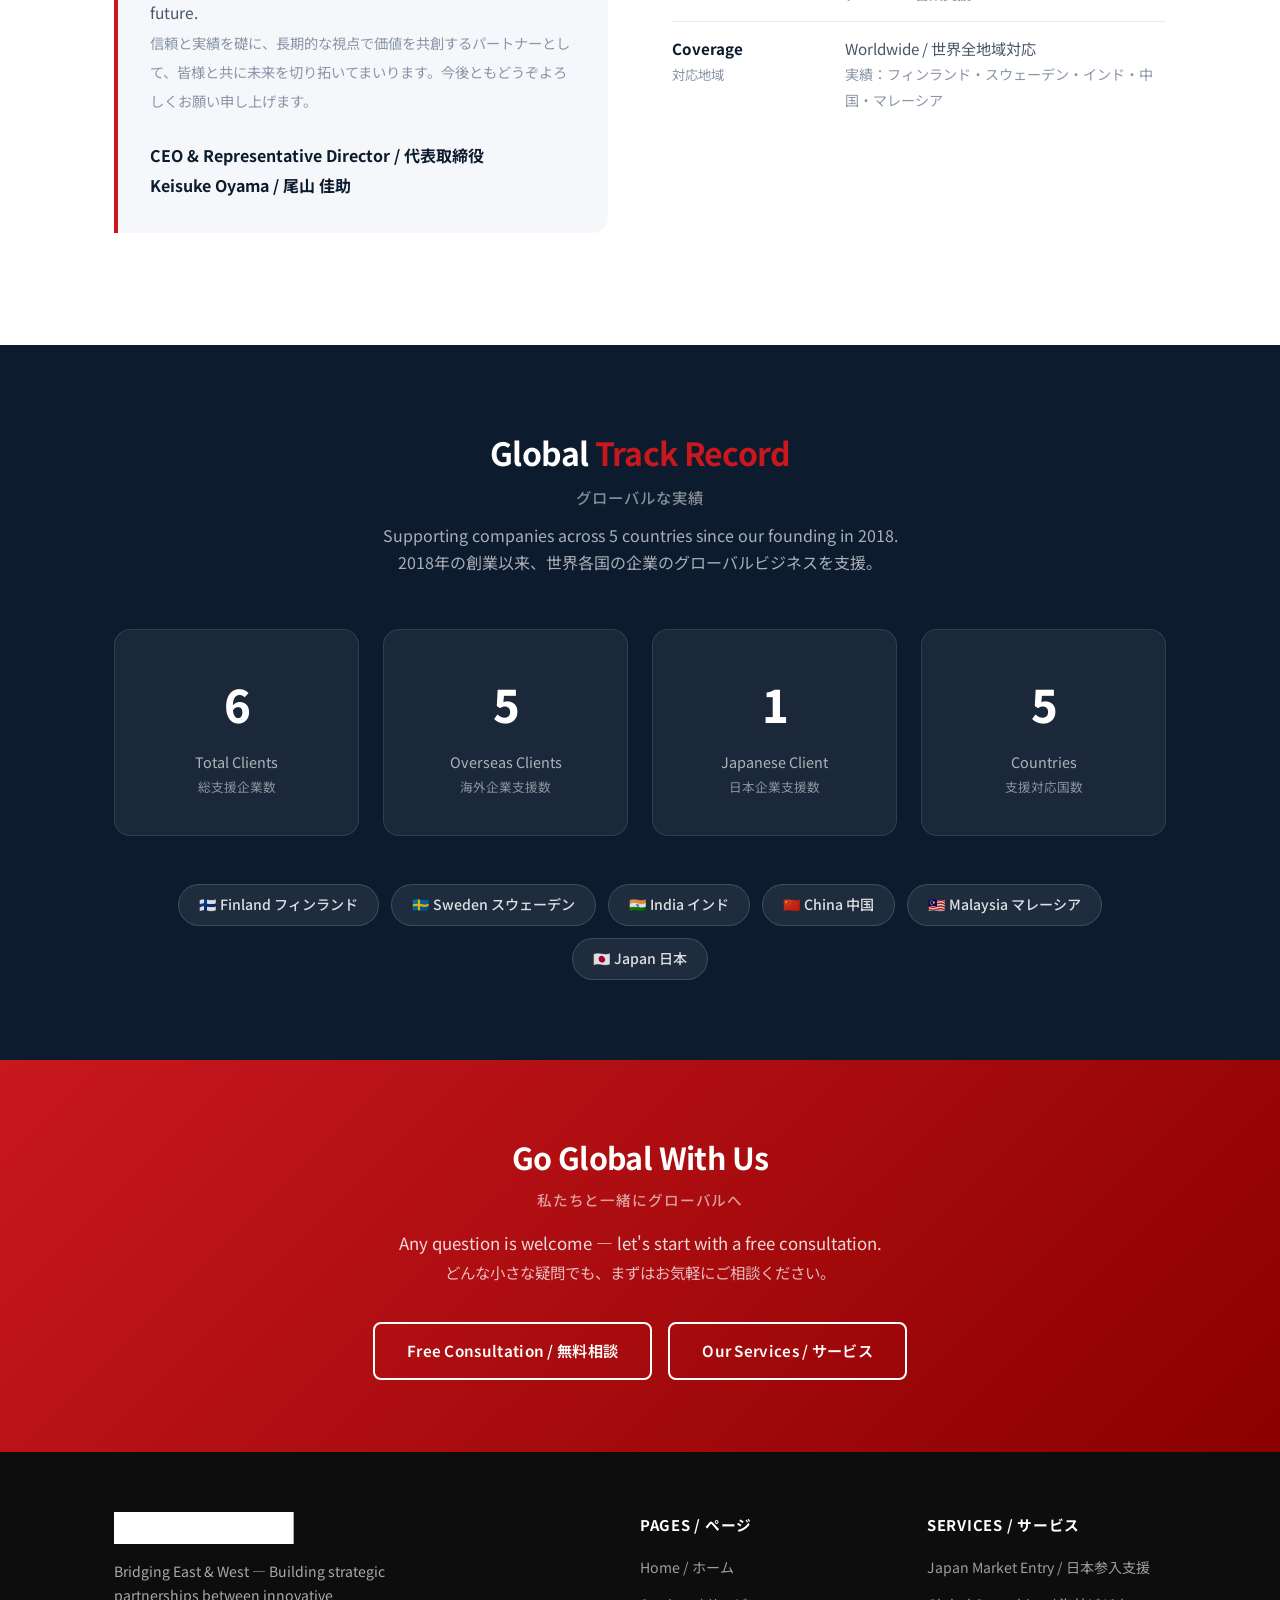
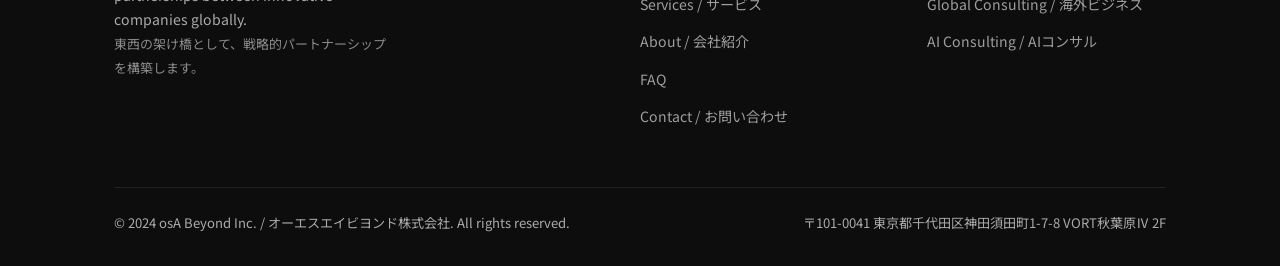
==== commit ca93f0f1: "Add Sweden as new client to track record - 支援実績にスウェーデン企業を追加（クライアント1社増） - 支援企業数 5+→6+、海外対応国数 4→5 に更新（" ====
--- a/about.html
+++ b/about.html
@@ -138,7 +138,7 @@
               <tr>
                 <th>Coverage<br><span style="font-weight:400;font-size:0.88em;color:var(--gray-mid);">対応地域</span></th>
                 <td>Worldwide / 世界全地域対応<br>
-                <span style="font-size:0.88rem;color:var(--gray-mid);">実績：フィンランド・インド・中国・マレーシア</span></td>
+                <span style="font-size:0.88rem;color:var(--gray-mid);">実績：フィンランド・スウェーデン・インド・中国・マレーシア</span></td>
               </tr>
             </table>
           </div>
@@ -152,16 +152,16 @@
       <div class="container">
         <h2 class="section-title" style="color:#fff;">Global <span>Track Record</span><span class="ja-sub">グローバルな実績</span></h2>
         <p class="section-subtitle" style="color:rgba(255,255,255,0.65);">
-          Supporting companies across 4 countries since our founding in 2018.<br>
+          Supporting companies across 5 countries since our founding in 2018.<br>
           2018年の創業以来、世界各国の企業のグローバルビジネスを支援。
         </p>
         <div class="stats-row">
           <div class="stats-card">
+            <div class="num">6</div>
+            <div class="label">Total Clients<br><span style="font-size:0.88em;opacity:0.75;">総支援企業数</span></div>
+          </div>
+          <div class="stats-card">
             <div class="num">5</div>
-            <div class="label">Total Clients<br><span style="font-size:0.88em;opacity:0.75;">総支援企業数</span></div>
-          </div>
-          <div class="stats-card">
-            <div class="num">4</div>
             <div class="label">Overseas Clients<br><span style="font-size:0.88em;opacity:0.75;">海外企業支援数</span></div>
           </div>
           <div class="stats-card">
@@ -169,12 +169,13 @@
             <div class="label">Japanese Client<br><span style="font-size:0.88em;opacity:0.75;">日本企業支援数</span></div>
           </div>
           <div class="stats-card">
-            <div class="num">4</div>
+            <div class="num">5</div>
             <div class="label">Countries<br><span style="font-size:0.88em;opacity:0.75;">支援対応国数</span></div>
           </div>
         </div>
         <div class="countries">
           <span class="country-badge">🇫🇮 Finland フィンランド</span>
+          <span class="country-badge">🇸🇪 Sweden スウェーデン</span>
           <span class="country-badge">🇮🇳 India インド</span>
           <span class="country-badge">🇨🇳 China 中国</span>
           <span class="country-badge">🇲🇾 Malaysia マレーシア</span>
--- a/css/style.css
+++ b/css/style.css
@@ -281,48 +281,56 @@
 
 /* ========================================
    ヒーローセクション
+   本番サイト（osabeyond.com）と同じ実写写真をそのまま使用
 ======================================== */
 .hero {
-  background: linear-gradient(135deg, var(--navy-dark) 0%, var(--navy) 60%, #1e3a6e 100%);
+  background: var(--navy-dark);
   color: var(--white);
   padding: 120px 0 100px;
   position: relative;
   overflow: hidden;
-}
-
-.hero::before {
-  content: '';
+  min-height: 620px;
+}
+
+/* 背景写真レイヤー（加工なし・そのまま表示） */
+.hero .bg-photo {
   position: absolute;
-  top: -50%;
-  right: -10%;
-  width: 700px;
-  height: 700px;
-  background: radial-gradient(circle, rgba(200,24,30,0.12) 0%, transparent 70%);
+  inset: 0;
+  background-image: url('../assets/hero-bg.jpg');
+  background-size: cover;
+  background-position: center;
+  z-index: 1;
+}
+
+/* テキストの可読性を確保する薄い暗幕（写真の見た目は変えない程度） */
+.hero .bg-overlay {
+  position: absolute;
+  inset: 0;
+  z-index: 2;
+  background: linear-gradient(180deg,
+    rgba(5,12,30,0.30) 0%,
+    rgba(5,12,30,0.15) 50%,
+    rgba(5,12,30,0.35) 100%);
   pointer-events: none;
 }
 
-.hero::after {
-  content: '';
-  position: absolute;
-  bottom: -20%;
-  left: -5%;
-  width: 500px;
-  height: 500px;
-  background: radial-gradient(circle, rgba(255,255,255,0.04) 0%, transparent 70%);
-  pointer-events: none;
+/* コンテナとコンテンツを最前面に */
+.hero > .container {
+  position: relative;
+  z-index: 10;
 }
 
 .hero-inner {
   position: relative;
-  z-index: 1;
+  z-index: 10;
   max-width: 760px;
 }
 
 .hero-tag {
   display: inline-block;
-  background: rgba(200,24,30,0.2);
-  color: #ff6b6e;
-  border: 1px solid rgba(200,24,30,0.4);
+  background: rgba(0,150,220,0.20);
+  color: #80e0ff;
+  border: 1px solid rgba(0,180,255,0.45);
   padding: 6px 16px;
   border-radius: 100px;
   font-size: 0.82rem;
@@ -338,6 +346,7 @@
   line-height: 1.2;
   margin-bottom: 24px;
   letter-spacing: -0.03em;
+  text-shadow: 0 2px 24px rgba(0,0,0,0.7);
 }
 
 .hero-title span {
@@ -346,10 +355,11 @@
 
 .hero-desc {
   font-size: 1.1rem;
-  color: rgba(255,255,255,0.80);
+  color: rgba(255,255,255,0.85);
   margin-bottom: 40px;
   max-width: 580px;
   line-height: 1.8;
+  text-shadow: 0 1px 8px rgba(0,0,0,0.6);
 }
 
 .hero-btns {
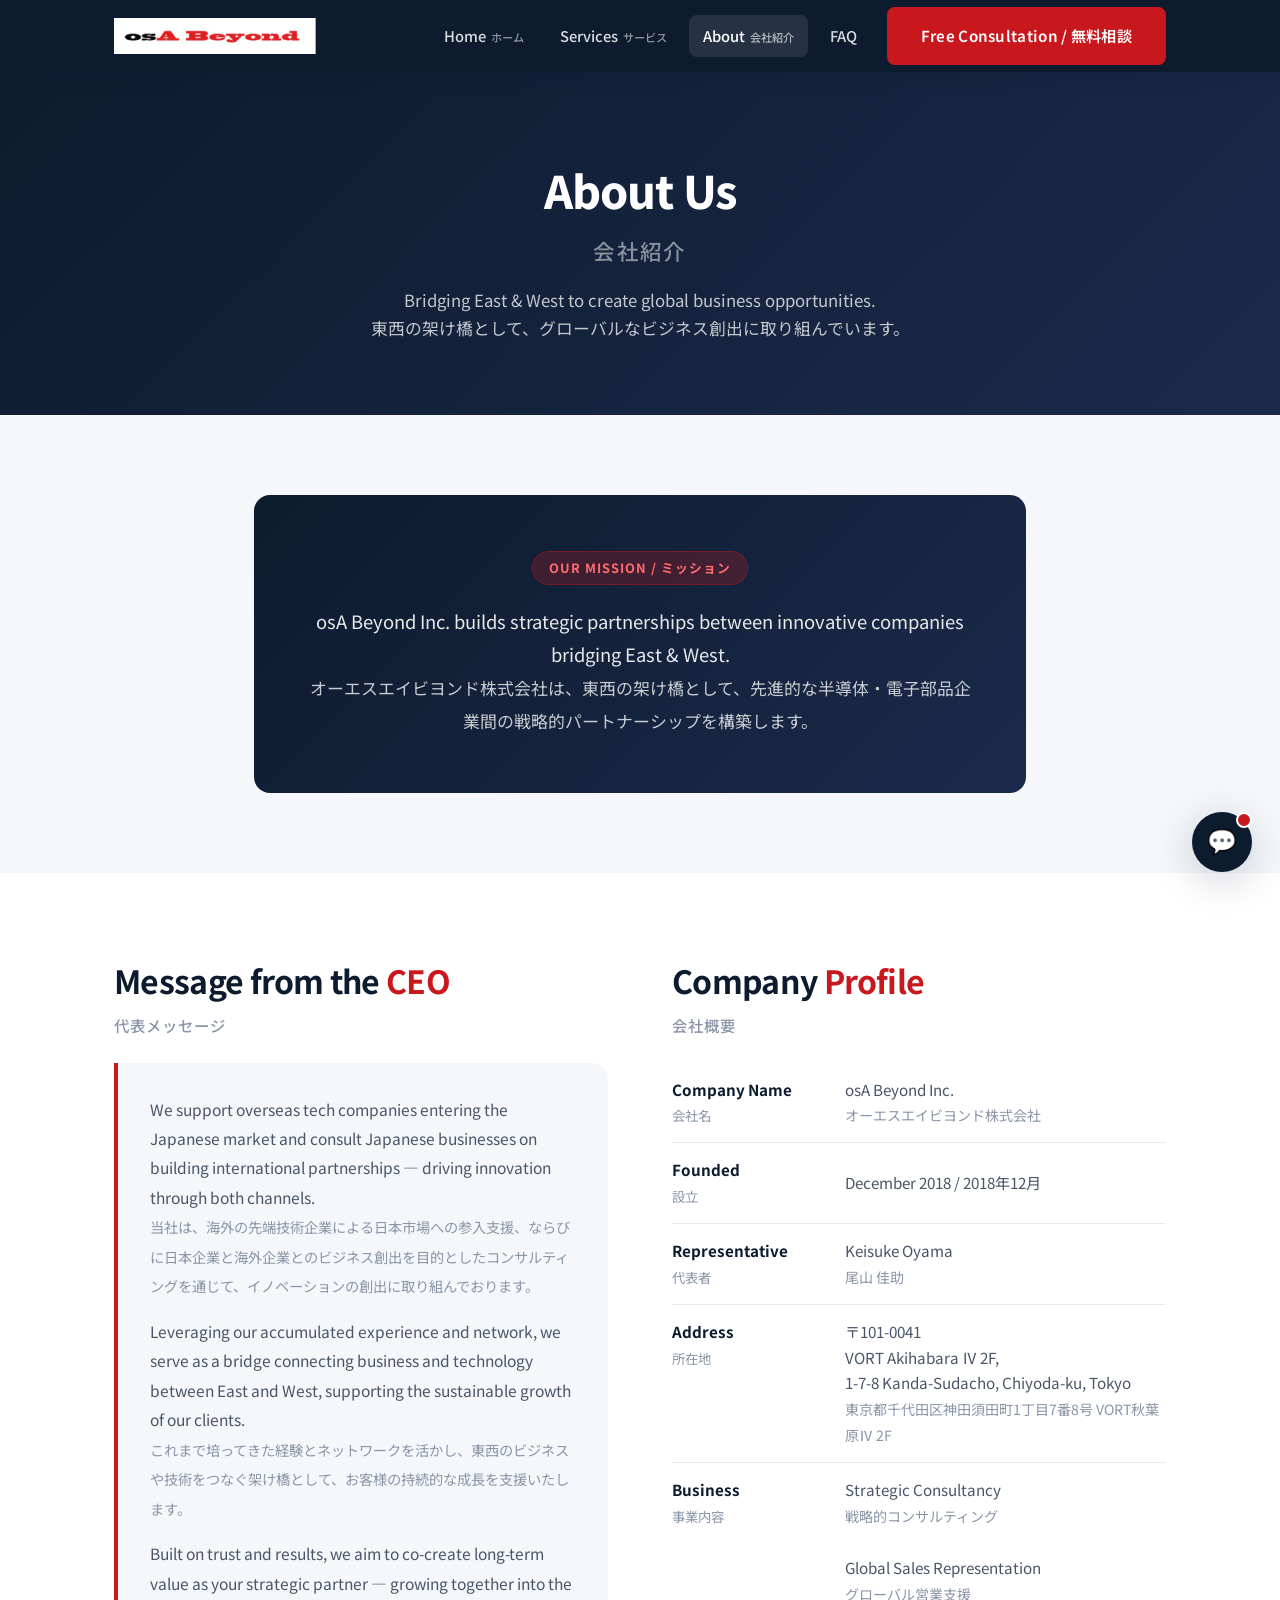
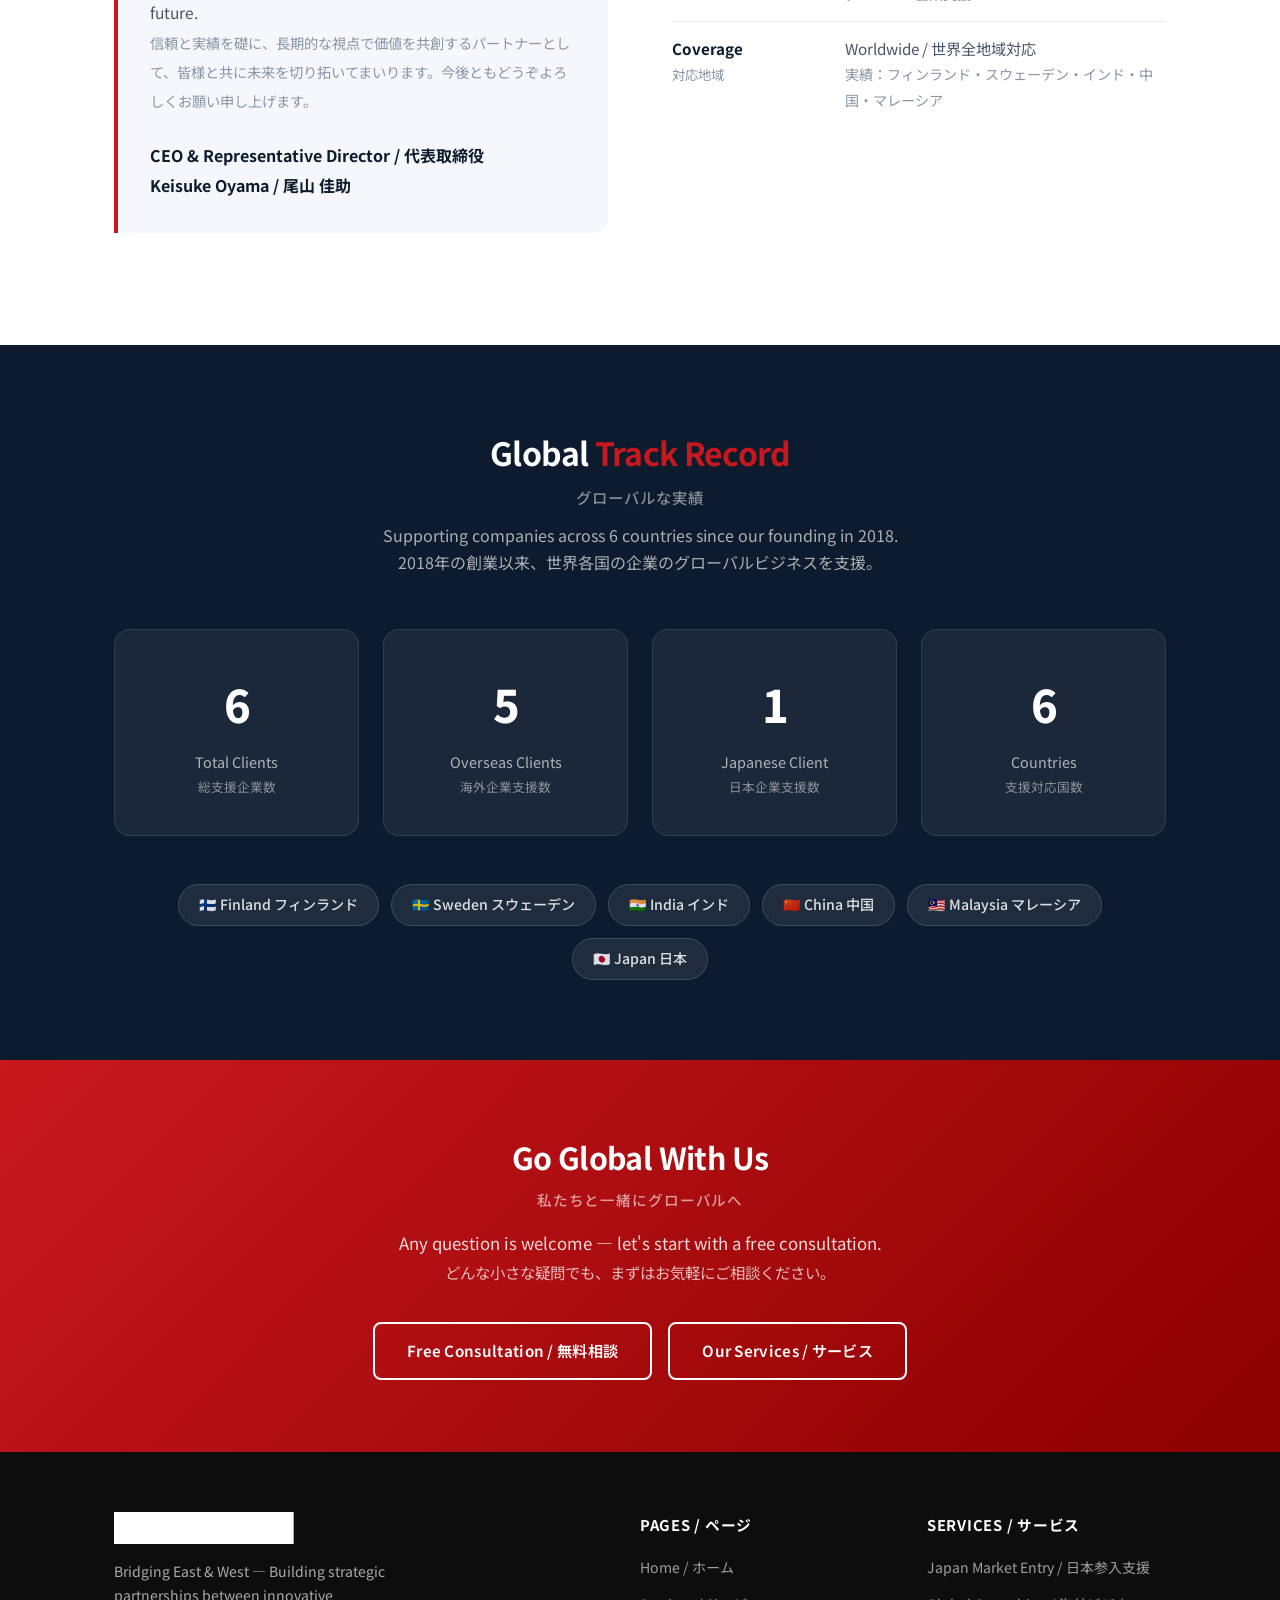
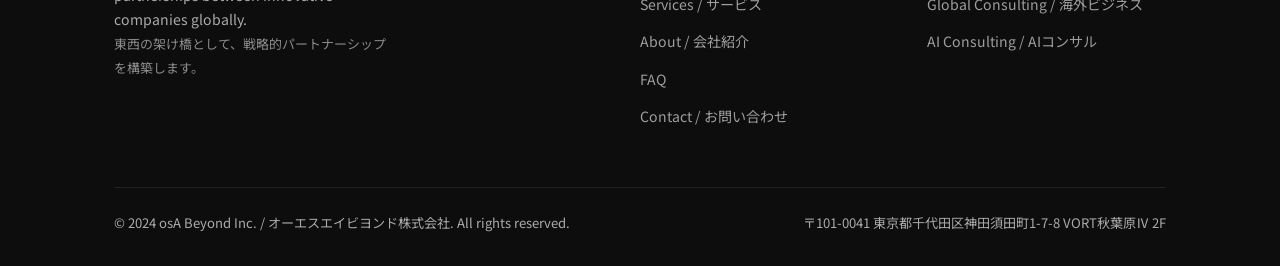
==== commit 82969a42: "Fix country count to 6 (include Japan) in track record - 「対応国数（総数）」を 5→6 に修正（日本を含む6カ国） - index.html " ====
--- a/about.html
+++ b/about.html
@@ -152,7 +152,7 @@
       <div class="container">
         <h2 class="section-title" style="color:#fff;">Global <span>Track Record</span><span class="ja-sub">グローバルな実績</span></h2>
         <p class="section-subtitle" style="color:rgba(255,255,255,0.65);">
-          Supporting companies across 5 countries since our founding in 2018.<br>
+          Supporting companies across 6 countries since our founding in 2018.<br>
           2018年の創業以来、世界各国の企業のグローバルビジネスを支援。
         </p>
         <div class="stats-row">
@@ -169,7 +169,7 @@
             <div class="label">Japanese Client<br><span style="font-size:0.88em;opacity:0.75;">日本企業支援数</span></div>
           </div>
           <div class="stats-card">
-            <div class="num">5</div>
+            <div class="num">6</div>
             <div class="label">Countries<br><span style="font-size:0.88em;opacity:0.75;">支援対応国数</span></div>
           </div>
         </div>
